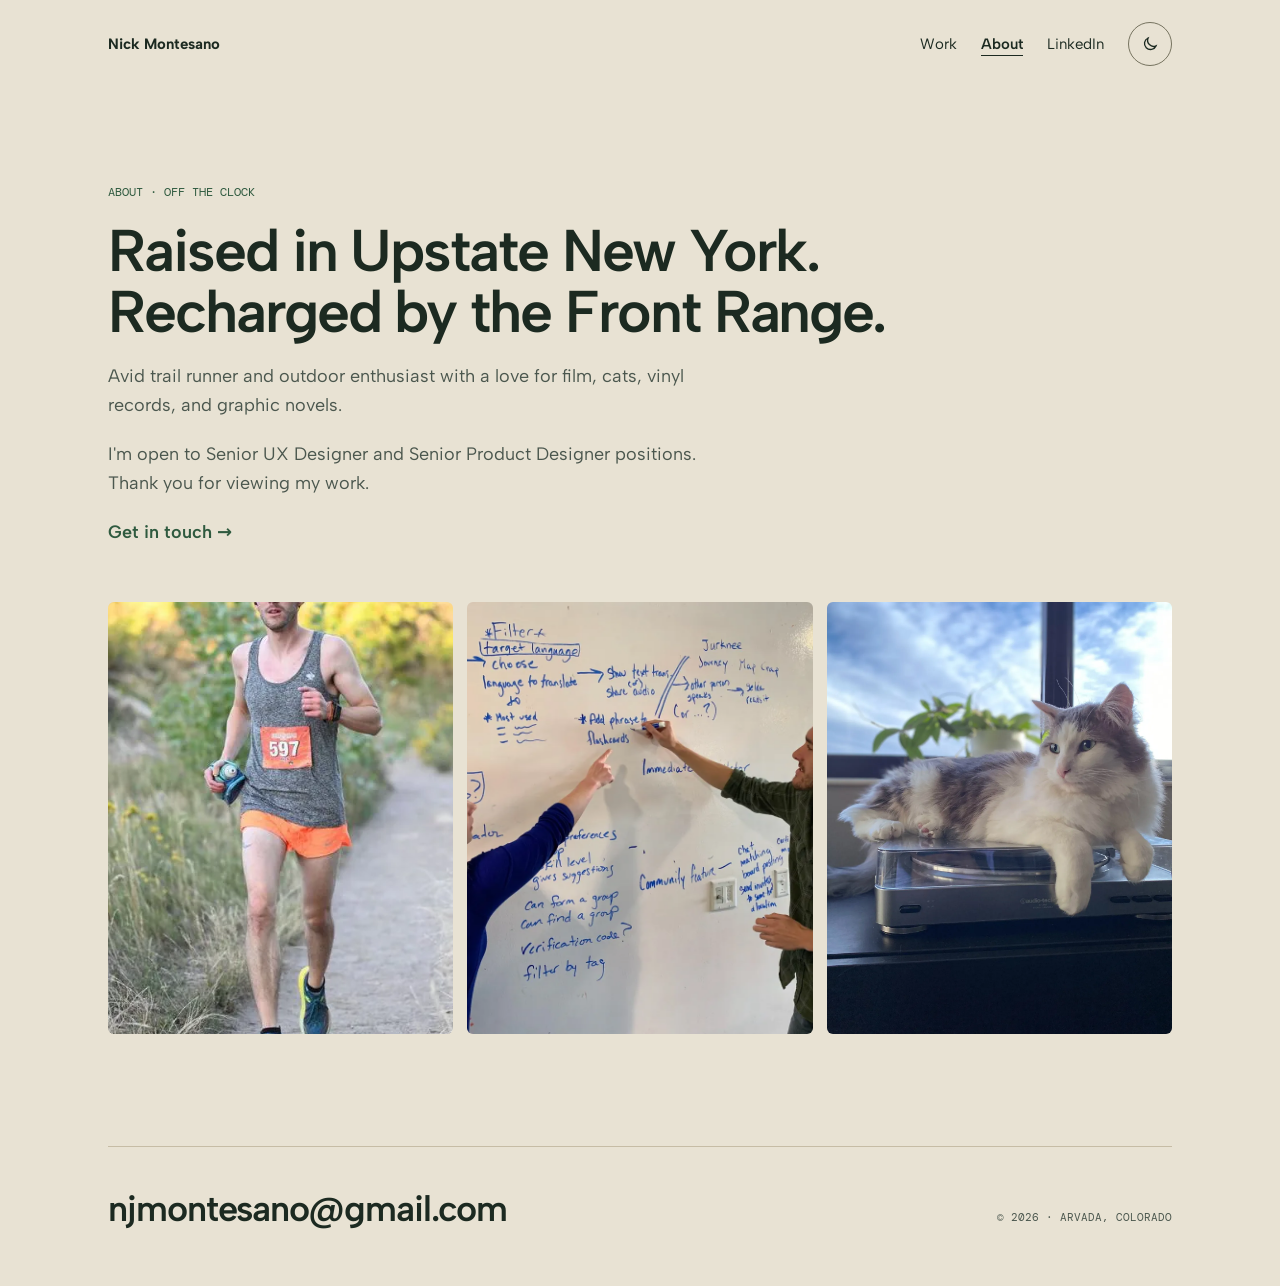
==== about.html @ 4adb637b "Launch V5 portfolio site" ====
<!doctype html>
<html lang="en">
<head>
<meta charset="utf-8">
<meta name="viewport" content="width=device-width, initial-scale=1">
<title>About — Nick Montesano</title>
<meta name="description" content="Nick Montesano, senior product designer in Colorado. Enterprise UX across heavy equipment, healthcare, compliance and advertising.">
<meta property="og:title" content="About — Nick Montesano">
<meta property="og:description" content="Nick Montesano, senior product designer in Colorado. Enterprise UX across heavy equipment, healthcare, compliance and advertising.">
<meta property="og:image" content="https://nickmontesano.com/og.jpg">
<meta property="og:type" content="website">
<meta name="twitter:card" content="summary_large_image">
<link rel="icon" href="/favicon.svg" type="image/svg+xml">
<script>try{var t=localStorage.getItem('theme');if(t)document.documentElement.dataset.theme=t;}catch(e){}</script>
<link rel="preconnect" href="https://fonts.googleapis.com">
<link rel="preconnect" href="https://fonts.gstatic.com" crossorigin>
<link href="https://fonts.googleapis.com/css2?family=Albert+Sans:wght@400;500;600;700&family=DM+Mono:wght@400;500&display=swap" rel="stylesheet">
<link rel="stylesheet" href="/site.css">

<script src="/site.js" defer></script>
</head>
<body>
<a class="skip" href="#main">Skip to content</a>
<div class="wrap">
<header class="top">
<a href="/" class="brand">Nick Montesano</a>
<div class="top-r">
<nav aria-label="Primary"><a href="/">Work</a><a href="/about" aria-current="page">About</a><a href="https://www.linkedin.com/in/nick-montesano">LinkedIn</a></nav>
<button type="button" class="toggle" data-toggle aria-label="Switch to dark mode"><svg aria-hidden="true" viewBox="0 0 24 24" fill="none" stroke="currentColor" stroke-width="1.8" stroke-linecap="round"><path class="i-moon" d="M20 14.5A8 8 0 0 1 9.5 4a8 8 0 1 0 10.5 10.5Z"></path><path class="i-sun" d="M12 4V2 M12 22v-2 M4 12H2 M22 12h-2 M5.6 5.6 4.2 4.2 M19.8 19.8l-1.4-1.4 M5.6 18.4l-1.4 1.4 M19.8 4.2l-1.4 1.4 M12 8a4 4 0 1 0 0 8a4 4 0 1 0 0-8"></path></svg></button>
</div>
</header>
<main id="main">
<section class="intro about">
<span class="mono acc small">ABOUT · OFF THE CLOCK</span>
<h1>Raised in Upstate New York. Recharged by the Front Range.</h1>
<p>Avid trail runner and outdoor enthusiast with a love for film, cats, vinyl records, and graphic novels.</p>
<p>I'm open to Senior UX Designer and Senior Product Designer positions. Thank you for viewing my work.</p>
<p><a class="lnk cta" href="mailto:njmontesano@gmail.com"><span class="ul">Get in touch</span> <span class="arw">→</span></a></p>
</section>
<div class="photos"><figure class="ph-card"><img src="/about-1.webp" width="417" height="701" loading="lazy" decoding="async" alt="Photo of Nick Montesano 1"></figure><figure class="ph-card"><img src="/about-2.webp" width="1200" height="900" loading="lazy" decoding="async" alt="Photo of Nick Montesano 2"></figure><figure class="ph-card"><img src="/about-3.webp" width="1200" height="1600" loading="lazy" decoding="async" alt="Photo of Nick Montesano 3"></figure></div>
</main>
<footer class="foot">
<a href="mailto:njmontesano@gmail.com" class="mail">njmontesano@gmail.com</a>
<span class="mono small">© 2026 · ARVADA, COLORADO</span>
</footer>
</div>
</body>
</html>
---- site.css ----
:root{--bg:#E8E2D3;--surface:#DCD3BF;--media:#CFC5AE;--ink:#1C2A21;--muted:#4B574E;--line:#C6BCA5;--ctrl:#76735F;--accent:#2F5A3F;--tan:#B08A4E;--takeBg:#1C2A21;--takeInk:#E8E2D3;--takeNum:#C9A86E;--fast:150ms;--base:300ms;--out:cubic-bezier(.2,.7,.2,1);color-scheme:light}
@media (prefers-color-scheme:dark){:root:not([data-theme="light"]){--bg:#141C17;--surface:#1F2A23;--media:#2A372E;--ink:#E9E2D0;--muted:#AEB4A5;--line:#2F3B33;--ctrl:#6E7D72;--accent:#A7CBAE;--tan:#C9A86E;--takeBg:#C9A86E;--takeInk:#141C17;--takeNum:#141C17;color-scheme:dark}}
:root[data-theme="dark"]{--bg:#141C17;--surface:#1F2A23;--media:#2A372E;--ink:#E9E2D0;--muted:#AEB4A5;--line:#2F3B33;--ctrl:#6E7D72;--accent:#A7CBAE;--tan:#C9A86E;--takeBg:#C9A86E;--takeInk:#141C17;--takeNum:#141C17;color-scheme:dark}
*{box-sizing:border-box}
html{-webkit-text-size-adjust:100%}
body{margin:0;background:var(--bg);color:var(--ink);font-family:'Albert Sans',system-ui,sans-serif;transition:background-color var(--base) ease,color var(--base) ease}
a{color:inherit}
a:focus-visible,button:focus-visible{outline:2px solid currentColor;outline-offset:3px;border-radius:4px}
img{max-width:100%;height:auto;display:block}
.skip{position:absolute;left:-999px;top:8px;background:var(--ink);color:var(--bg);padding:8px 12px;border-radius:4px;z-index:10}
.skip:focus{left:8px}
.wrap{max-width:1160px;margin:0 auto;padding:0 clamp(16px,4vw,48px)}
.mono{font-family:'DM Mono',monospace}
.small{font-size:12px}
.mut{color:var(--muted)}
.acc{color:var(--accent)}
.lnk{text-decoration:none}
.lnk .arw{display:inline-block;transition:transform var(--fast) var(--out)}
.lnk:hover .arw{transform:translateX(5px)}
.lnk:hover .ul{text-decoration:underline;text-underline-offset:4px}

/* header */
.top{display:flex;flex-wrap:wrap;justify-content:space-between;align-items:center;gap:16px;padding:22px 0;font-size:15px}
.brand{text-decoration:none;font-weight:700}
.top-r{display:flex;flex-wrap:wrap;align-items:center;gap:24px}
.top nav{display:flex;flex-wrap:wrap;gap:24px}
.top nav a{text-decoration:none;padding:10px 0}
.top nav a[aria-current="page"]{text-decoration:underline;text-underline-offset:6px;font-weight:600}
.toggle{width:44px;height:44px;border-radius:50%;border:1px solid var(--ctrl);background:transparent;color:var(--ink);cursor:pointer;display:inline-flex;align-items:center;justify-content:center}
.toggle svg{width:18px;height:18px}
.toggle .i-sun{display:none}
:root[data-theme="dark"] .toggle .i-sun{display:inline}
:root[data-theme="dark"] .toggle .i-moon{display:none}
@media (prefers-color-scheme:dark){:root:not([data-theme]) .toggle .i-sun{display:inline}:root:not([data-theme]) .toggle .i-moon{display:none}}

/* home */
.intro{padding:clamp(48px,8vw,96px) 0 0;display:flex;flex-direction:column;gap:20px}
.intro h1{margin:0;font-weight:600;font-size:clamp(38px,5.4vw,72px);line-height:1;letter-spacing:-.04em;max-width:18ch}
.intro p{margin:0;font-size:18px;line-height:1.6;color:var(--muted);max-width:56ch}
.intro.about h1{font-size:clamp(34px,4.6vw,60px);line-height:1.04;letter-spacing:-.035em;max-width:22ch}
.ridge-svg{display:block;width:100%;height:clamp(56px,8vw,110px);margin-top:20px}
.ridge{stroke-dasharray:1600;stroke-dashoffset:1600;animation:draw 2200ms var(--out) 150ms forwards}
@keyframes draw{to{stroke-dashoffset:0}}
.index{padding:24px 0 clamp(48px,7vw,80px);display:flex;flex-direction:column}
.index h2{margin:0 0 8px;font-weight:500}
.idx-row{display:grid;grid-template-columns:44px minmax(0,1fr) auto;gap:16px;align-items:baseline;padding:14px 0;border-top:1px solid var(--line);transition:padding var(--base) var(--out)}
.idx-row:hover{padding-left:10px}
.idx-row .acc{font-size:13px}
.row-m{display:flex;flex-wrap:wrap;align-items:baseline;gap:4px 16px}
.row-t{font-size:clamp(19px,2vw,24px);font-weight:600;letter-spacing:-.02em}
.row-g{font-size:14px;color:var(--muted)}
.projs{display:flex;flex-direction:column}
.proj{display:flex;flex-wrap:wrap;gap:20px clamp(28px,4vw,56px);align-items:start;padding:clamp(28px,4vw,44px) 0;border-top:1px solid var(--line)}
.thumb-wrap{flex:0 1 340px;min-width:240px;overflow:hidden;border-radius:6px;display:block}
.thumb{aspect-ratio:4/3;background:var(--surface);display:flex;align-items:center;justify-content:center;transition:transform 400ms var(--out);overflow:hidden}
.thumb img{width:100%;height:100%;object-fit:cover}
.proj:hover .thumb{transform:scale(1.03)}
.thumb-phone{transform:scale(.52);transform-origin:center}
.proj-b{flex:1 1 420px;min-width:0;display:flex;flex-direction:column;gap:10px}
.proj-b h2{margin:0;font-weight:600;font-size:clamp(24px,2.6vw,32px);letter-spacing:-.025em;line-height:1.1}
.proj-b p{margin:0;font-size:16px;line-height:1.6}
.proj-b p.mono{font-size:12px}
.cta{align-self:flex-start;font-weight:600;padding:8px 0;color:var(--accent)}
.photos{display:grid;grid-template-columns:repeat(auto-fit,minmax(min(100%,260px),1fr));gap:14px;padding:clamp(32px,5vw,56px) 0 clamp(64px,9vw,112px)}
.ph-card{margin:0;border-radius:6px;overflow:hidden;background:var(--surface);aspect-ratio:4/5}
.ph-card img{width:100%;height:100%;object-fit:cover}

/* case study */
.case-hero{padding:clamp(40px,7vw,88px) 0 28px;display:flex;flex-direction:column;gap:16px}
.case-hero h1{margin:0;font-weight:600;font-size:clamp(40px,6vw,80px);line-height:.98;letter-spacing:-.045em}
.case-hero .sub{margin:0;font-size:clamp(18px,1.7vw,21px);line-height:1.5;color:var(--muted);max-width:52ch}
.eyebrow{font-size:12px;color:var(--accent)}
.fig{margin:8px 0 0;border-radius:6px;overflow:hidden;background:var(--surface)}
.fig.hero{margin:0 0 28px}
.fig img{width:100%}
.take{background:var(--takeBg);color:var(--takeInk);border-radius:6px;padding:clamp(24px,4vw,40px);display:flex;flex-direction:column;gap:22px;margin-bottom:14px}
.take h2{margin:0;font-size:12px;font-weight:500;color:var(--takeNum)}
.take ol{margin:0;padding:0;list-style:none;display:grid;grid-template-columns:repeat(auto-fit,minmax(min(100%,280px),1fr));gap:24px 40px}
.take li{display:flex;flex-direction:column;gap:8px}
.take .num{font-size:36px;font-weight:700;line-height:1;color:var(--takeNum)}
.tk-t{font-size:20px;line-height:1.38;font-weight:600}
.tk-d{font-size:16px;line-height:1.55;opacity:.9}
.case-grid{display:flex;flex-wrap:wrap;gap:40px clamp(40px,6vw,80px);padding:clamp(48px,7vw,88px) 0}
.glance{flex:1 1 240px;max-width:300px;display:flex;flex-direction:column;gap:14px;font-size:15px;line-height:1.5;align-self:flex-start}
@media (min-width:900px){.glance{position:sticky;top:24px}}
.glance h2{margin:0;font-size:12px;font-weight:500;color:var(--muted)}
.glance .g,.glance>div{padding-top:12px;border-top:1px solid var(--line)}
.glance .lab{display:block;font-size:11px;color:var(--muted)}
.glance ul{margin:4px 0 0;padding-left:18px;display:flex;flex-direction:column;gap:2px}
.prose{flex:999 1 560px;min-width:0;display:flex;flex-direction:column;gap:16px;font-size:17px;line-height:1.65}
.prose h2{margin:36px 0 0;font-weight:600;font-size:clamp(24px,2.6vw,32px);letter-spacing:-.03em;line-height:1.12}
.prose h2:first-child{margin-top:0}
.prose p{margin:0;max-width:62ch}
.prose .lead-in{font-weight:600;font-size:19px;margin-top:8px}
.prose ul{margin:0;padding-left:20px;display:flex;flex-direction:column;gap:8px;max-width:62ch}
.prose blockquote{margin:12px 0;padding:4px 0 4px 20px;border-left:3px solid var(--tan);font-size:clamp(20px,2vw,24px);line-height:1.4;font-weight:500}
.prose blockquote p{margin:0}
.prose blockquote cite{display:block;margin-top:10px;font-style:normal;font-size:14px;color:var(--muted)}
.prose.v5{gap:clamp(48px,6vw,72px)}
.prose.v5 h2{margin:0}
.prose.v5 article{display:flex;flex-direction:column;gap:14px}
.block{padding:clamp(48px,7vw,80px) 0;border-top:2px solid var(--ink);display:flex;flex-direction:column;gap:20px}
.block.thin{border-top:1px solid var(--line)}
.block ul{font-size:17px;line-height:1.6}
.sec-t,#c-out{margin:0;font-weight:600;font-size:32px;letter-spacing:-.03em}
.tbl{overflow-x:auto;border:1px solid var(--line);border-radius:6px}
.tbl table{width:100%;min-width:560px;border-collapse:collapse;font-size:16px;line-height:1.5}
.tbl th{text-align:left;font-size:12px;color:var(--muted);padding:12px 16px;font-weight:500}
.tbl td{padding:14px 16px;border-top:1px solid var(--line)}
.tbl .ov{font-size:24px;font-weight:600;letter-spacing:-.03em;white-space:nowrap}
.tbl .oc{font-size:12px;color:var(--accent)}
.lrn{display:grid;grid-template-columns:repeat(auto-fit,minmax(min(100%,260px),1fr));gap:8px 32px;padding:18px 0;border-top:1px solid var(--line)}
.lrn-t{margin:0;font-size:20px;line-height:1.35;font-weight:600}
.lrn-d{margin:0;font-size:16px;line-height:1.6;color:var(--muted)}
.next{display:flex;flex-wrap:wrap;justify-content:space-between;align-items:baseline;gap:16px;padding:40px 0 56px;border-top:2px solid var(--ink)}
.next>span:first-child{display:flex;flex-direction:column;gap:6px}
.next-t{font-size:clamp(28px,4vw,48px);font-weight:600;letter-spacing:-.04em}
.next .arw{font-size:32px}

/* footer */
.foot{padding:40px 0 56px;border-top:1px solid var(--line);display:flex;flex-wrap:wrap;justify-content:space-between;align-items:baseline;gap:20px}
.mail{font-size:clamp(22px,3vw,36px);font-weight:600;letter-spacing:-.03em;text-decoration:none;overflow-wrap:anywhere}
.foot .small{font-size:11px;color:var(--muted)}

@supports (animation-timeline:view()){
.rise{animation:up linear both;animation-timeline:view();animation-range:entry 0% entry 40%}
@keyframes up{from{opacity:0;transform:translateY(14px)}to{opacity:1;transform:none}}
}
@media (prefers-reduced-motion:reduce){*,*::before,*::after{animation:none!important;transition:none!important}.ridge{stroke-dashoffset:0}}
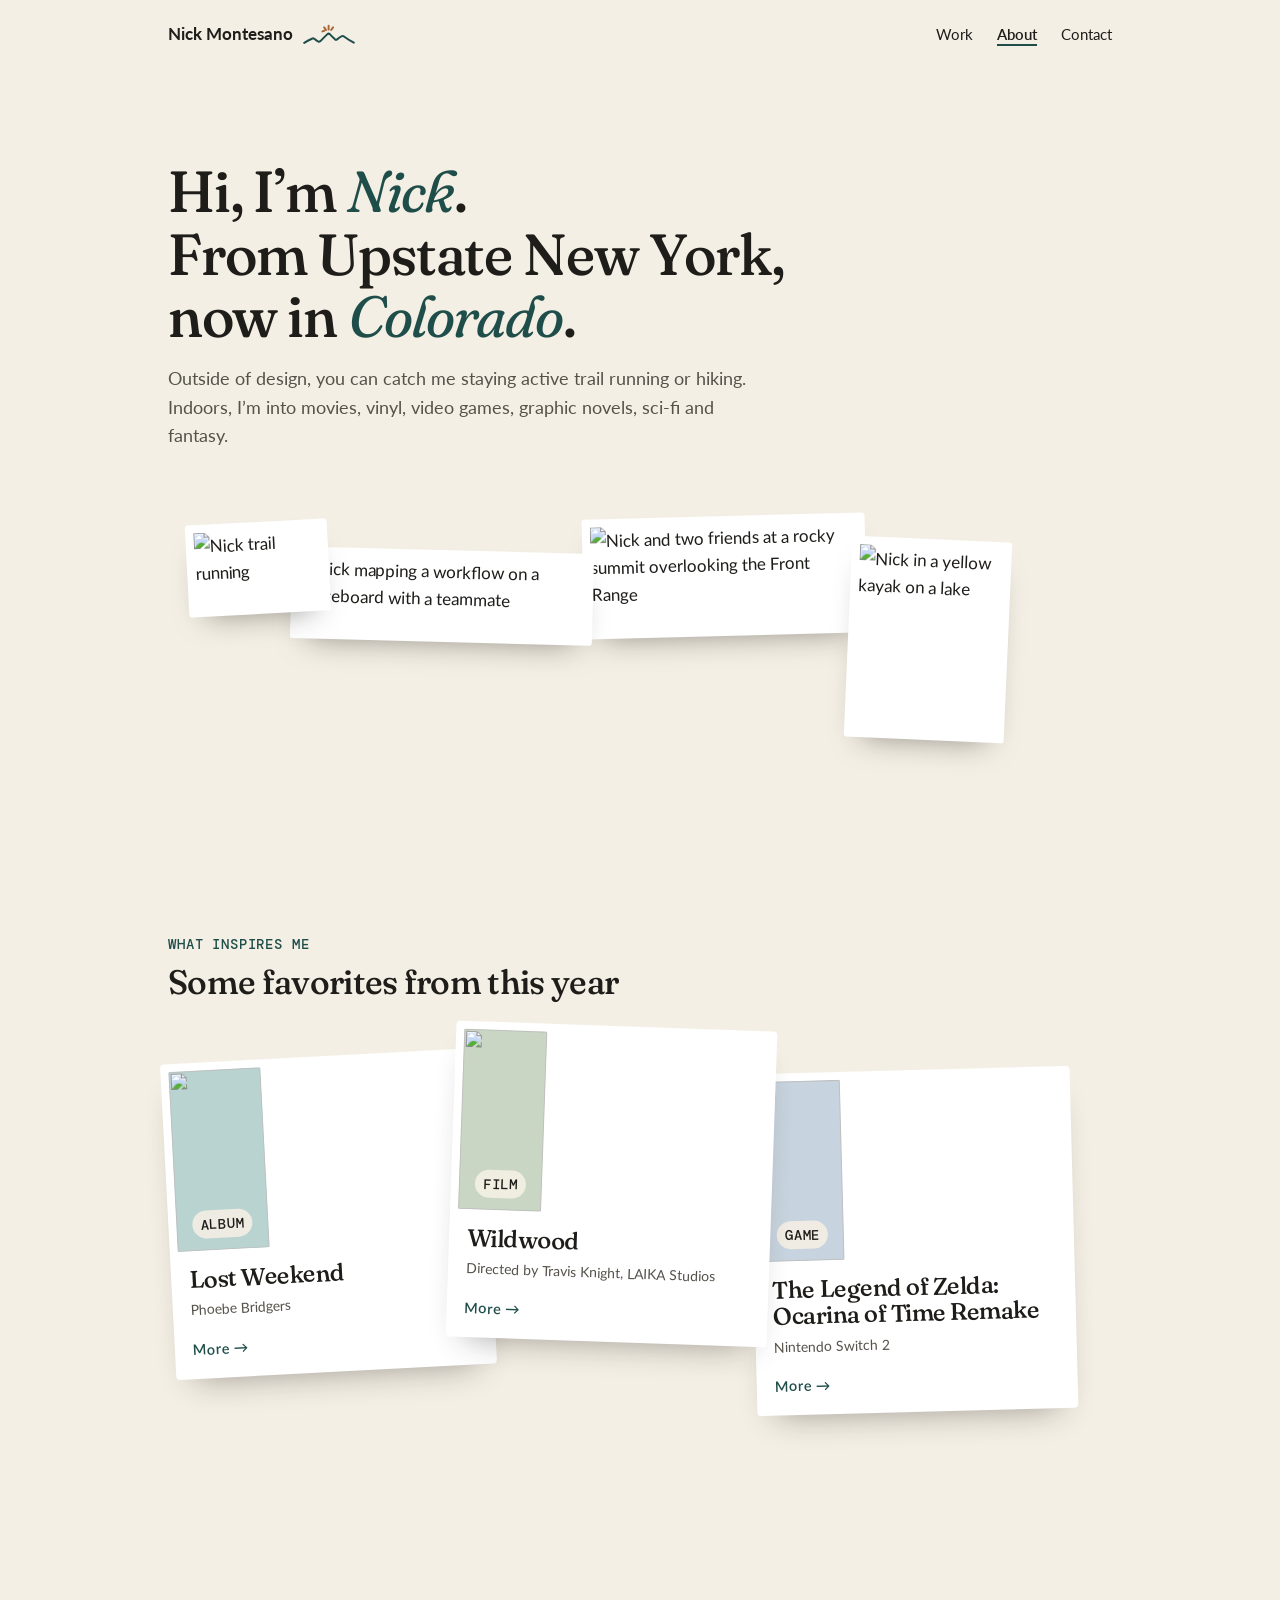
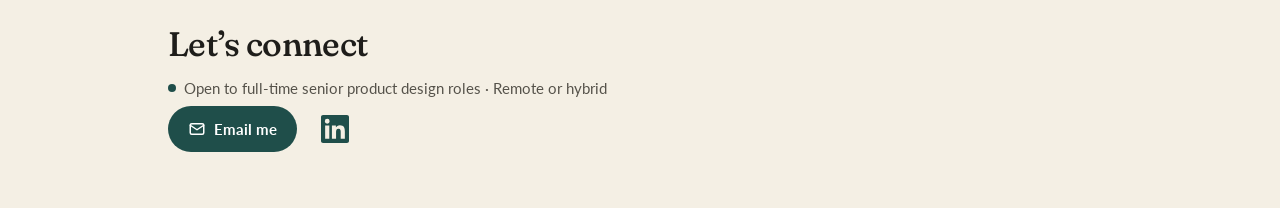
==== commit 5f42ae9c: "Add files via upload" ====
--- a/about.html
+++ b/about.html
@@ -1,48 +1,113 @@
-<!doctype html>
+<!DOCTYPE html>
 <html lang="en">
 <head>
 <meta charset="utf-8">
 <meta name="viewport" content="width=device-width, initial-scale=1">
-<title>About — Nick Montesano</title>
-<meta name="description" content="Nick Montesano, senior product designer in Colorado. Enterprise UX across heavy equipment, healthcare, compliance and advertising.">
-<meta property="og:title" content="About — Nick Montesano">
-<meta property="og:description" content="Nick Montesano, senior product designer in Colorado. Enterprise UX across heavy equipment, healthcare, compliance and advertising.">
-<meta property="og:image" content="https://nickmontesano.com/og.jpg">
-<meta property="og:type" content="website">
+<title>About · Nick Montesano</title>
+<meta name="description" content="Senior Product Designer · enterprise UX, design systems, user research and AI-assisted prototyping">
+<link rel="preconnect" href="https://fonts.googleapis.com"><link rel="preconnect" href="https://fonts.gstatic.com" crossorigin>
+<link href="https://fonts.googleapis.com/css2?family=Lato:ital,wght@0,300;0,400;0,700;0,900;1,400&family=DM+Mono:wght@400;500&family=Fraunces:ital,opsz,wght@0,9..144,400..600;1,9..144,400..600&display=swap" rel="stylesheet">
+<link rel="stylesheet" href="styles.css"><link rel="stylesheet" href="v12.css">
+<link rel="icon" href="favicon.svg" type="image/svg+xml">
+<style>.page-about .collage .c2{z-index:5!important}.pick-text.bullets{display:block}.pick-text.bullets .b{display:block;position:relative;padding-left:16px;margin:6px 0 0}.pick-text.bullets .b::before{content:"";position:absolute;left:2px;top:.62em;width:5px;height:5px;border-radius:50%;background:var(--accent)}</style>
+<meta property="og:title" content="About · Nick Montesano">
+<meta property="og:description" content="Senior Product Designer · enterprise UX, design systems, user research and AI-assisted prototyping">
+<meta property="og:image" content="https://nickmontesano.com/og.png">
 <meta name="twitter:card" content="summary_large_image">
-<link rel="icon" href="/favicon.svg" type="image/svg+xml">
-<script>try{var t=localStorage.getItem('theme');if(t)document.documentElement.dataset.theme=t;}catch(e){}</script>
-<link rel="preconnect" href="https://fonts.googleapis.com">
-<link rel="preconnect" href="https://fonts.gstatic.com" crossorigin>
-<link href="https://fonts.googleapis.com/css2?family=Albert+Sans:wght@400;500;600;700&family=DM+Mono:wght@400;500&display=swap" rel="stylesheet">
-<link rel="stylesheet" href="/site.css">
-
-<script src="/site.js" defer></script>
+<script defer src="/_vercel/insights/script.js"></script>
 </head>
-<body>
+<body class="page-about">
 <a class="skip" href="#main">Skip to content</a>
-<div class="wrap">
-<header class="top">
-<a href="/" class="brand">Nick Montesano</a>
-<div class="top-r">
-<nav aria-label="Primary"><a href="/">Work</a><a href="/about" aria-current="page">About</a><a href="https://www.linkedin.com/in/nick-montesano">LinkedIn</a></nav>
-<button type="button" class="toggle" data-toggle aria-label="Switch to dark mode"><svg aria-hidden="true" viewBox="0 0 24 24" fill="none" stroke="currentColor" stroke-width="1.8" stroke-linecap="round"><path class="i-moon" d="M20 14.5A8 8 0 0 1 9.5 4a8 8 0 1 0 10.5 10.5Z"></path><path class="i-sun" d="M12 4V2 M12 22v-2 M4 12H2 M22 12h-2 M5.6 5.6 4.2 4.2 M19.8 19.8l-1.4-1.4 M5.6 18.4l-1.4 1.4 M19.8 4.2l-1.4 1.4 M12 8a4 4 0 1 0 0 8a4 4 0 1 0 0-8"></path></svg></button>
+<div class="top">
+<header class="wrap site-head">
+  <a class="name" href="index.html"><svg class="mark" viewBox="-4 -36 268 98" aria-hidden="true"><path class="r" d="M2 56 Q24 43 42 35 Q48 31 54 35 Q65 45 75 50 Q80 52 86 47 Q105 27 122 11 Q128 6 134 11 Q149 27 161 38 Q166 42 172 38 Q185 28 196 22 Q201 19 207 23 Q232 41 258 55"/><path class="s" d="M128 -32 L128 -13 M105 -24 L115 -10 M151 -24 L141 -10 M96 -3 L106 -6"/></svg>Nick Montesano</a>
+  <nav aria-label="Primary"><a href="index.html">Work</a><a href="about.html" aria-current="page">About</a><a href="contact.html">Contact</a></nav>
+</header>
+<section class="wrap about-hero">
+  <h1 style="max-width:none">Hi, I&#8217;m <span style="font-style:italic;font-weight:400;color:var(--accent)">Nick</span>.<span style="display:block"><span style="white-space:nowrap">From Upstate New York,</span> <span style="white-space:nowrap">now in <span style="font-style:italic;font-weight:400;color:var(--accent)">Colorado</span>.</span></span></h1>
+  <p>Outside of design, you can catch me staying active trail running or hiking. Indoors, I&#8217;m into movies, vinyl, video games, graphic novels, sci-fi and fantasy.</p>
+</section>
 </div>
-</header>
-<main id="main">
-<section class="intro about">
-<span class="mono acc small">ABOUT · OFF THE CLOCK</span>
-<h1>Raised in Upstate New York. Recharged by the Front Range.</h1>
-<p>Avid trail runner and outdoor enthusiast with a love for film, cats, vinyl records, and graphic novels.</p>
-<p>I'm open to Senior UX Designer and Senior Product Designer positions. Thank you for viewing my work.</p>
-<p><a class="lnk cta" href="mailto:njmontesano@gmail.com"><span class="ul">Get in touch</span> <span class="arw">→</span></a></p>
-</section>
-<div class="photos"><figure class="ph-card"><img src="/about-1.webp" width="417" height="701" loading="lazy" decoding="async" alt="Photo of Nick Montesano 1"></figure><figure class="ph-card"><img src="/about-2.webp" width="1200" height="900" loading="lazy" decoding="async" alt="Photo of Nick Montesano 2"></figure><figure class="ph-card"><img src="/about-3.webp" width="1200" height="1600" loading="lazy" decoding="async" alt="Photo of Nick Montesano 3"></figure></div>
+<main id="main" class="wrap">
+  <div class="collage" aria-label="Photos">
+    <img class="c2" src="img/me-01.webp" alt="Nick trail running">
+    <img class="c1" src="img/me-02.webp" alt="Nick mapping a workflow on a whiteboard with a teammate">
+    <img class="c3" src="img/me-hike.webp" alt="Nick and two friends at a rocky summit overlooking the Front Range">
+    <img class="c4" src="img/me-kayak.webp" alt="Nick in a yellow kayak on a lake">
+  </div>
+  <div class="rule-top rule-flush">
+    <span class="mono">What inspires me</span>
+    <h2 style="margin-bottom:24px">Some favorites from this year</h2>
+    <div class="picks" id="picks"></div>
+  </div>
+  <div class="rule-top rule-flush" style="display:none" aria-hidden="true"><!-- Hidden for now. Remove display:none to bring back. -->
+    <span class="mono">Currently</span>
+    <h2 style="margin-bottom:24px">What I&#8217;m reading, where I&#8217;ve hiked and raced</h2>
+    <div class="picks static" id="now"></div>
+  </div>
 </main>
-<footer class="foot">
-<a href="mailto:njmontesano@gmail.com" class="mail">njmontesano@gmail.com</a>
-<span class="mono small">© 2026 · ARVADA, COLORADO</span>
+<script src="now.js"></script>
+<script>
+(function () {
+  function el(t, c, x) { var e = document.createElement(t); if (c) e.className = c; if (x != null) e.textContent = x; return e; }
+  var d = window.NOW || {};
+  function build(wrap, list, label, interactive) {
+    list.forEach(function (p, n) {
+      var b = interactive ? el("button", "pick p" + (n + 1)) : el(p.href ? "a" : "div", "pick p" + (n + 1));
+      if (!interactive && p.href) { b.href = p.href; b.target = "_blank"; b.rel = "noopener"; b.style.textDecoration = "none"; b.style.color = "inherit"; }
+      if (interactive) { b.type = "button"; b.setAttribute("aria-expanded", "false"); }
+      b.style.setProperty("--tint", p.tint || "#DDD5C4");
+      var art = el("span", "pick-art"); art.setAttribute("aria-hidden", "true");
+      if (p.route) art.innerHTML = '<svg class="route" viewBox="0 0 100 100" fill="none"><path d="' + p.route.replace(/[^MCSLQZz0-9 ,.\-]/g, "") + '" stroke="#1F4E4A" stroke-width="3" stroke-linecap="round" stroke-linejoin="round"/></svg>';
+      if (p.img) { var im = el("img", "pick-img"); im.src = p.img; im.alt = ""; im.loading = "lazy"; if (p.pos) im.style.objectPosition = p.pos; art.appendChild(im); art.classList.add("has-img"); }
+      art.appendChild(el("span", "mono", p.kind));
+      if (p.sample) art.appendChild(el("span", "sample", "Sample"));
+      b.appendChild(art);
+      var body = el("span", "pick-body");
+      body.appendChild(el("span", "pick-title", p.title));
+      body.appendChild(el("span", "pick-meta", p.meta));
+      var more = el("span", "pick-more");
+      more.appendChild(el("span", "mono", label));
+      if (Array.isArray(p.why)) { var pt = el("span", "pick-text bullets"); p.why.forEach(function (w) { pt.appendChild(el("span", "b", w)); }); more.appendChild(pt); }
+      else more.appendChild(el("span", "pick-text", p.why));
+      if (interactive) { body.appendChild(more); body.appendChild(el("span", "pick-cta", "More →")); }
+      b.appendChild(body);
+      if (interactive) b.addEventListener("click", function () {
+        var open = b.getAttribute("aria-expanded") === "true";
+        wrap.querySelectorAll(".pick").forEach(function (x) { x.setAttribute("aria-expanded", "false"); });
+        b.setAttribute("aria-expanded", open ? "false" : "true");
+        wrap.classList.toggle("has-open", !open);
+      });
+      wrap.appendChild(b);
+    });
+  }
+  build(document.getElementById("picks"), d.picks || [], "More", true);
+  document.addEventListener("click", function (e) {
+    var w = document.getElementById("picks");
+    if (!w || e.target.closest("#picks .pick")) return;
+    w.querySelectorAll(".pick").forEach(function (x) { x.setAttribute("aria-expanded", "false"); });
+    w.classList.remove("has-open");
+  });
+  document.addEventListener("keydown", function (e) {
+    if (e.key !== "Escape") return;
+    var w = document.getElementById("picks");
+    w.querySelectorAll(".pick").forEach(function (x) { x.setAttribute("aria-expanded", "false"); });
+    w.classList.remove("has-open");
+  });
+  build(document.getElementById("now"), d.current || [], "", false);
+})();
+</script>
+<footer class="wrap site-foot rule-top">
+  <div class="connect">
+    <h2>Let&#8217;s connect</h2>
+    <p class="avail"><span class="dot" aria-hidden="true"></span>Open to full-time senior product design roles · Remote or hybrid</p>
+    <div class="connect-links">
+      <a class="mail-btn" href="mailto:njmontesano@gmail.com"><svg viewBox="0 0 24 24" width="18" height="18" aria-hidden="true" fill="none" stroke="currentColor" stroke-width="2" stroke-linecap="round" stroke-linejoin="round"><rect x="3" y="5" width="18" height="14" rx="2"/><path d="m3 7 9 6 9-6"/></svg>Email me</a>
+      <a class="li" href="https://www.linkedin.com/in/nick-montesano" target="_blank" rel="noopener" aria-label="LinkedIn"><svg viewBox="0 0 24 24" width="28" height="28" aria-hidden="true" fill="currentColor"><path d="M20.447 20.452h-3.554v-5.569c0-1.328-.027-3.037-1.852-3.037-1.853 0-2.136 1.445-2.136 2.939v5.667H9.351V9h3.414v1.561h.046c.477-.9 1.637-1.85 3.37-1.85 3.601 0 4.267 2.37 4.267 5.455v6.286zM5.337 7.433a2.063 2.063 0 1 1 0-4.126 2.063 2.063 0 0 1 0 4.126zm1.782 13.019H3.555V9h3.564v11.452zM22.225 0H1.771C.792 0 0 .774 0 1.729v20.542C0 23.227.792 24 1.771 24h20.451C23.2 24 24 23.227 24 22.271V1.729C24 .774 23.2 0 22.222 0h.003z"/></svg></a>
+      <a class="dl" data-pdf download hidden>Download résumé <span aria-hidden="true">↓</span></a>
+    </div>
+  </div>
 </footer>
-</div>
+<script src="projects.js"></script>
 </body>
 </html>
--- a/styles.css
+++ b/styles.css
@@ -0,0 +1,439 @@
+/* Portfolio v7 · tokens */
+:root{
+  --bg:#F4EFE4;--surface:#EAE3D4;--ink:#1E1D1A;--muted:#55524A;--line:#D3CBB9;--accent:#1F4E4A;
+  --sheet:#FFFFFF;--sheetLine:#E6E0D3;--sheetSurface:#F7F3EA;
+  --sans:"Lato",system-ui,sans-serif;--mono:"DM Mono",ui-monospace,monospace;
+  --pad:clamp(16px,4vw,48px);--section:clamp(56px,7vw,88px);--sheetPad:clamp(24px,5vw,64px);
+  --r:8px;--out:cubic-bezier(.2,.7,.2,1);
+}
+*{box-sizing:border-box}
+body{margin:0;background:var(--bg);color:var(--ink);font:400 17px/1.6 var(--sans);-webkit-font-smoothing:antialiased}
+img{max-width:100%;height:auto;display:block}
+a{color:inherit;text-underline-offset:4px}
+a:hover{color:var(--accent)}
+:focus-visible{outline:3px solid var(--accent);outline-offset:3px;border-radius:4px}
+.skip{position:absolute;left:16px;top:-80px;z-index:10;background:var(--ink);color:var(--bg);padding:10px 14px;border-radius:4px}
+.skip:focus{top:16px}
+.wrap{max-width:1040px;margin:0 auto;padding:0 var(--pad)}
+.mono{font:500 14px/1.45 var(--mono);text-transform:uppercase;letter-spacing:.06em;color:var(--accent)}
+.muted{color:var(--muted)}
+p,li{max-width:62ch}
+h1{font-size:clamp(40px,6vw,72px);font-weight:600;letter-spacing:-.045em;line-height:1.04;margin:12px 0 18px}
+h2{font-size:clamp(26px,2.8vw,36px);font-weight:600;letter-spacing:-.03em;line-height:1.15;margin:6px 0 14px}
+h3{font-weight:600;letter-spacing:-.02em;margin:0}
+.rule-top{position:relative;padding-top:clamp(40px,6vw,64px)}
+.rule-top::before{content:"";position:absolute;top:0;left:var(--pad);right:var(--pad);border-top:2px solid var(--ink)}
+
+/* Header, hero texture, footer */
+.top{position:relative;isolation:isolate}
+.top::before{content:"";position:absolute;inset:0;z-index:-1;background:url(img/texture.webp) center 30%/cover no-repeat;opacity:.42;
+  -webkit-mask-image:linear-gradient(#000 40%,transparent);mask-image:linear-gradient(#000 40%,transparent)}
+.site-head{display:flex;justify-content:space-between;align-items:center;gap:16px;flex-wrap:wrap;padding-top:24px;padding-bottom:24px;font-size:15px}
+.site-head .name{font-weight:700;text-decoration:none;font-size:17px}
+.site-head nav{display:flex;gap:24px;flex-wrap:wrap}
+.site-head nav a{text-decoration:none}
+.site-head nav a[aria-current]{text-decoration:underline;text-decoration-thickness:2px;text-decoration-color:var(--accent);font-weight:600}
+.site-foot{display:flex;justify-content:space-between;align-items:baseline;gap:20px;flex-wrap:wrap;padding-bottom:56px;margin-top:var(--section)}
+.big-mail{font-size:clamp(24px,3vw,36px);font-weight:600;letter-spacing:-.03em;text-decoration:none}
+
+/* Tags + links */
+.tags{display:flex;flex-wrap:wrap;gap:6px;list-style:none;padding:0;margin:0}
+.tags li{font:500 14px/1 var(--mono);letter-spacing:.06em;text-transform:uppercase;color:var(--accent);border:1px solid var(--line);border-radius:99px;padding:6px 10px;background:rgba(255,255,255,.35)}
+.lnk{align-self:flex-start;font-weight:600;text-decoration:none;color:var(--accent)}
+.lnk .ul{text-decoration:underline;text-decoration-thickness:1px;text-underline-offset:4px}
+.lnk:hover .ul{text-decoration-thickness:2px}
+.arw{display:inline-block}
+
+/* Images: one frame style everywhere */
+.frame{border:1px solid var(--line);border-radius:var(--r);overflow:hidden;background:var(--sheet)}
+.frame img{width:100%;height:100%;object-fit:cover;object-position:top}
+.ratio{aspect-ratio:16/10}
+
+/* Home */
+.home-hero{padding-top:clamp(40px,7vw,88px);padding-bottom:clamp(56px,8vw,96px)}
+.home-hero h1{max-width:17ch;margin-top:0}
+.home-hero p{margin:0;font-size:19px;color:var(--muted);max-width:54ch}
+.acc{color:var(--accent)}
+.sec-title{display:flex;justify-content:space-between;align-items:baseline;margin-bottom:8px}
+.proj{display:grid;grid-template-columns:minmax(0,1.05fr) minmax(0,1fr);gap:clamp(20px,4vw,48px);align-items:center;padding:clamp(28px,4vw,40px) 0;border-top:1px solid var(--line)}
+.proj-body{display:flex;flex-direction:column;gap:10px}
+.proj-body h3{font-size:clamp(24px,2.6vw,30px);line-height:1.12}
+.proj-body h3 a{text-decoration:none}
+.proj-body p{margin:0;font-size:16px}
+.facts{color:var(--muted)!important}
+.more{display:grid;grid-template-columns:repeat(auto-fit,minmax(min(100%,280px),1fr));gap:16px}
+.mini{background:var(--surface);border-radius:var(--r);padding:16px 16px 20px;display:flex;flex-direction:column;gap:10px}
+.mini h3{font-size:21px}
+.mini p{margin:0;font-size:15.5px}
+.mini .out{margin-top:auto;border-top:1px solid var(--line);padding-top:10px;font-size:15px}
+.mini ul.hl{margin:0;padding-left:18px;font-size:15px}
+.mini ul.hl li{margin:2px 0}
+@media (max-width:760px){.proj{grid-template-columns:1fr}}
+
+/* Phone thumbnail panel (Offline) */
+.phone-panel{background:var(--surface);display:flex;align-items:center;justify-content:center;gap:4%;overflow:hidden}
+.phone-panel .phone{zoom:.62}
+
+/* Case study */
+.back{display:inline-block;font-weight:500;text-decoration:none;margin-bottom:18px}
+.hero{padding-top:clamp(16px,3vw,32px);padding-bottom:calc(40px + 48px)}
+.hero .sub{font-size:clamp(19px,2vw,22px);line-height:1.45;color:var(--muted);margin:0 0 20px;max-width:50ch}
+.sheet-outer{padding:0 var(--pad)}
+.sheet{background:var(--sheet);border:1px solid var(--sheetLine);border-radius:16px;max-width:1120px;margin:0 auto;padding:var(--sheetPad)}
+.hero-img{margin:calc(-1 * var(--sheetPad) - 88px) 0 var(--section)}
+.hero-img .frame{border-color:var(--sheetLine)}
+.inner{max-width:880px;margin:0 auto var(--section)}
+.inner:last-child{margin-bottom:0}
+.sec-label{border-top:2px solid var(--ink);padding-top:14px;margin:0 0 6px}
+.lead{font-size:18px}
+.cards{display:grid;grid-template-columns:repeat(auto-fit,minmax(min(100%,190px),1fr));gap:10px}
+.card{background:var(--sheetSurface);border-radius:var(--r);padding:18px}
+.card .mono{display:block;margin-bottom:6px}
+.card p{margin:0;font-size:15.5px;line-height:1.5}
+.cards.two{grid-template-columns:repeat(auto-fit,minmax(min(100%,260px),1fr))}
+.stats{display:grid;grid-template-columns:repeat(auto-fit,minmax(min(100%,190px),1fr));gap:10px}
+.stat{background:var(--sheetSurface);border-radius:var(--r);padding:18px 20px}
+.stat .v{font-size:44px;font-weight:600;letter-spacing:-.04em;line-height:1.05}
+.stat .what{font-size:15px;margin:6px 0 12px;line-height:1.45}
+.stat .how{font:500 14px/1.5 var(--mono);letter-spacing:.05em;text-transform:uppercase;color:var(--accent);border-top:1px solid var(--sheetLine);padding-top:10px;margin:0}
+.honest{font-size:14.5px;color:var(--muted);margin:12px 0 0}
+blockquote{margin:20px 0;padding:2px 0 2px 18px;border-left:2px solid var(--accent);font-size:19px;line-height:1.45;max-width:58ch}
+blockquote cite{display:block;font:500 14px/1.4 var(--mono);letter-spacing:.06em;text-transform:uppercase;color:var(--muted);font-style:normal;margin-top:8px}
+figure{margin:20px 0 0}
+.shot{border:1px solid var(--sheetLine);border-radius:var(--r)}
+figcaption{font-size:14px;color:var(--muted);margin-top:8px}
+.figs2{display:grid;grid-template-columns:repeat(auto-fit,minmax(min(100%,320px),1fr));gap:16px}
+.diff ol{padding-left:20px;margin:0}.diff li{margin-bottom:10px}
+.next a{text-decoration:none;display:block}
+.next .t{font-size:clamp(26px,3vw,38px);font-weight:600;letter-spacing:-.03em}
+.next a:hover .t{color:var(--accent)}
+.note{font-size:14.5px;color:var(--muted);margin:14px 0 0}
+
+/* Coded phone mockups */
+.phones{background:var(--sheetSurface);border:1px solid var(--sheetLine);border-radius:var(--r);padding:clamp(20px,4vw,40px);display:flex;gap:clamp(14px,3vw,32px);justify-content:center;flex-wrap:wrap}
+.phone{width:236px;border:8px solid #1E1D1A;border-radius:34px;background:#fff;overflow:hidden;font:400 14px/1.35 var(--sans);color:#1E1D1A}
+.phone .status{display:flex;justify-content:space-between;padding:8px 16px 4px;font-weight:600;font-size:14px}
+.phone .bar{padding:6px 14px 10px;font-weight:700;font-size:15px}
+.phone .off{background:#3a3a3a;color:#fff;padding:6px 14px;font-size:14px;font-weight:500}
+.phone .body{padding:12px 12px 14px;min-height:330px;background:#F5F5F3}
+.phone .big{background:#fff;border:1px solid #E2E0DA;border-radius:10px;padding:16px 12px;margin-bottom:8px;font-weight:600;font-size:14px;display:flex;gap:10px;align-items:center}
+.phone .ico{width:26px;height:26px;border-radius:7px;background:#F2C230;flex:none}
+.phone .ico.g{background:#E2E0DA}
+.phone .info{background:#E7EEF7;border-radius:8px;padding:8px 10px;font-size:14px;margin:8px 0}
+.phone .seg{display:flex;background:#E9E7E1;border-radius:7px;padding:2px;margin-bottom:8px}
+.phone .seg span{flex:1;text-align:center;padding:4px;border-radius:5px;font-size:14px;font-weight:600}
+.phone .seg .on{background:#fff}
+.phone .row{background:#fff;border:1px solid #E2E0DA;border-radius:8px;padding:8px 10px;margin-bottom:6px}
+.phone .row b{display:block;font-size:14px}
+.phone .row small{color:#66625A;font-size:14px}
+.phone .chip{display:inline-block;font-size:14px;font-weight:600;padding:2px 6px;border-radius:99px;background:#FFF2CC;color:#6B4E00;margin-top:4px}
+.phone .h{font-weight:700;font-size:14px;text-transform:uppercase;letter-spacing:.04em;color:#66625A;margin:10px 2px 6px}
+.phone .nav{display:flex;justify-content:space-around;border-top:1px solid #E2E0DA;padding:8px 0 10px;font-size:14px;font-weight:600;color:#66625A}
+.phone .nav .on{color:#1E1D1A}
+.phone .search{background:#fff;border:1px solid #E2E0DA;border-radius:7px;padding:6px 8px;color:#8a867c;font-size:14px;margin-bottom:8px;display:flex;justify-content:space-between}
+.phone-cap{text-align:center;font-size:14px;color:var(--muted);margin:10px 0 0}
+
+/* About */
+.about-hero{padding:clamp(40px,7vw,80px) 0 clamp(28px,4vw,40px)}
+.about-hero h1{font-size:clamp(34px,4.6vw,58px);margin:12px 0 16px;max-width:20ch}
+.about-hero p{margin:0 0 12px;font-size:18px;color:var(--muted);max-width:58ch}
+.photos{display:grid;grid-template-columns:repeat(3,1fr);gap:12px;margin:8px 0 clamp(48px,7vw,72px)}
+.photos .frame{aspect-ratio:4/5}
+.photos img{object-position:center}
+.now{margin:0;padding:0;list-style:none;display:grid;grid-template-columns:repeat(auto-fit,minmax(min(100%,300px),1fr));gap:12px}
+.now-card{background:var(--surface);border-radius:var(--r)}
+.now-card a,.now-card>div{display:flex;gap:16px;padding:16px;text-decoration:none;height:100%}
+.now-card .media{flex:0 0 88px;height:88px;border-radius:4px;background:#DDD5C4;display:flex;align-items:center;justify-content:center;overflow:hidden}
+.now-card .media.tall{flex-basis:66px;height:100px}
+.now-card .media img{width:100%;height:100%;object-fit:cover}
+.now-card .media .mono{font-size:14px;letter-spacing:.03em;text-align:center;padding:4px;overflow-wrap:anywhere;color:var(--muted)}
+.now-card .txt{flex:1;min-width:0;display:flex;flex-direction:column;gap:4px}
+.now-card .t{font-size:17px;font-weight:600;line-height:1.25}
+.now-card .m{font-size:14px;color:var(--muted)}
+.now-card .src{margin-top:auto;padding-top:6px;color:var(--muted)}
+.sample{font:500 14px/1 var(--mono);letter-spacing:.06em;color:var(--muted);border:1px dashed var(--line);border-radius:99px;padding:3px 6px;margin-left:6px}
+
+/* Résumé */
+.resume h2.rh{font:600 14px/1.4 var(--mono);text-transform:uppercase;letter-spacing:.08em;color:var(--accent);border-bottom:2px solid var(--accent);padding-bottom:6px;margin:40px 0 16px}
+.resume .job{margin-bottom:22px}
+.resume .job h3{font-size:19px}
+.resume .meta{font-size:15px;color:var(--muted);margin:2px 0 6px}
+.resume ul{padding-left:20px;margin:6px 0}
+.resume li{margin:4px 0;font-size:16px}
+
+@media (max-width:639px){.sheet-outer{padding:0}.sheet{border-radius:0;border-left:0;border-right:0}.photos{grid-template-columns:1fr 1fr}.photos .frame:first-child{grid-column:1/-1;aspect-ratio:16/10}}
+@media (prefers-reduced-motion:no-preference){
+  .frame img{transition:transform 400ms var(--out)}
+  .proj:hover .frame img{transform:scale(1.02)}
+  .lnk .arw{transition:transform 150ms var(--out)}.lnk:hover .arw{transform:translateX(4px)}
+}
+.sec-label{max-width:none}
+.cards.two{grid-template-columns:repeat(2,minmax(0,1fr))}
+@media (max-width:639px){.cards.two{grid-template-columns:1fr}}
+.phone-panel .phone{zoom:.5}
+.rule-flush::before{left:0;right:0}
+
+/* Audit additions */
+.home-hero .mono{margin:0 0 14px}
+.proof{display:flex;flex-wrap:wrap;gap:8px 28px;list-style:none;padding:0;margin:24px 0 0;font-size:15.5px;color:var(--muted)}
+.proof b{color:var(--ink);font-weight:600}
+.how{display:grid;grid-template-columns:repeat(auto-fit,minmax(min(100%,240px),1fr));gap:12px;margin-bottom:var(--section)}
+.how>div{background:rgba(255,255,255,.45);border:1px solid var(--line);border-radius:var(--r);padding:16px 18px}
+.how .mono{margin:0 0 6px}.how p{margin:0;font-size:15.5px;line-height:1.5}
+.kind h2{font-size:14px;margin:0 0 12px}
+.quotes{display:grid;grid-template-columns:repeat(auto-fit,minmax(min(100%,300px),1fr));gap:16px}
+.quotes blockquote{margin:0}
+.type-panel{display:flex;align-items:center;justify-content:center;position:relative;background:var(--surface)}
+.type-panel::before{content:"";position:absolute;inset:0;background:url(img/texture.webp) center/cover;opacity:.5}
+.type-panel span{position:relative;font-weight:600;letter-spacing:-.03em;font-size:clamp(20px,2.4vw,30px);text-align:center;padding:0 16px}
+.avail{display:flex;align-items:center;gap:8px;margin:0 0 6px;font-size:15px;color:var(--muted)}
+.dot{width:8px;height:8px;border-radius:50%;background:var(--accent);flex:none}
+.foot-links{display:flex;flex-wrap:wrap;gap:8px 20px;align-items:baseline;font-weight:500}
+.foot-links a{text-decoration:none}.foot-links a:hover{text-decoration:underline}
+.pdf-btn{display:inline-block;margin-top:16px;padding:10px 16px;border:1.5px solid var(--accent);border-radius:var(--r);color:var(--accent);font-weight:600;text-decoration:none}
+.pdf-btn:hover{background:var(--accent);color:#fff}
+.more{grid-template-columns:repeat(2,minmax(0,1fr))}@media (max-width:700px){.more{grid-template-columns:1fr}}
+/* Carousel */
+.carousel{position:relative}
+.carousel img{object-fit:cover}
+.car-btn{position:absolute;top:50%;transform:translateY(-50%);width:36px;height:36px;border-radius:50%;border:1px solid var(--line);background:rgba(255,255,255,.92);color:var(--ink);font:600 22px/1 var(--sans);cursor:pointer;display:flex;align-items:center;justify-content:center;padding:0 0 3px}
+.car-btn:hover{background:var(--accent);color:#fff;border-color:var(--accent)}
+.car-btn.prev{left:10px}.car-btn.next{right:10px}
+.car-count{position:absolute;right:10px;bottom:10px;font:500 14px/1 var(--mono);letter-spacing:.06em;background:rgba(30,29,26,.75);color:#fff;padding:5px 8px;border-radius:99px}
+.carousel img[hidden]{display:none}
+.mini .frame.ratio{aspect-ratio:4/3}.mini .carousel img{object-fit:cover;object-position:top}
+/* Keep all case study content inside the white sheet (no overlap) */
+.hero{padding-bottom:clamp(28px,4vw,48px)}
+.hero-img{margin:0 0 var(--section)}
+/* More breathing room inside case study sheets */
+:root{--sheetPad:clamp(32px,6.5vw,88px)}
+.card{padding:22px 24px}
+.stat{padding:22px 24px}
+.cards,.stats{gap:14px}
+.sheet figure{margin-top:28px}
+@media (max-width:639px){:root{--sheetPad:24px}}
+.quotes blockquote{font-size:17px;line-height:1.5}
+.home-hero h1{max-width:20ch}
+.home-hero .mono{max-width:none}
+.q-lead{display:block;font:600 14px/1.4 var(--mono);letter-spacing:.06em;text-transform:uppercase;color:var(--accent);margin-bottom:8px;font-style:normal}
+/* More work: three cards, then a full-width compact card */
+.more{grid-template-columns:repeat(3,minmax(0,1fr))}
+@media (max-width:1000px){.more{grid-template-columns:repeat(2,minmax(0,1fr))}}
+@media (max-width:640px){.more{grid-template-columns:1fr}}
+.site-card{margin-top:16px;background:var(--surface);border-radius:var(--r);padding:clamp(20px,3vw,32px);display:grid;grid-template-columns:minmax(0,1fr) minmax(0,1.6fr);gap:clamp(20px,4vw,48px);align-items:start}
+.site-card h3{font-size:24px;margin:6px 0 8px}
+.site-card-head p{margin:0 0 14px;font-size:15.5px}
+.site-card-head .mono{margin:0}
+.site-card-list{list-style:none;padding:0;margin:0;display:grid;grid-template-columns:repeat(2,minmax(0,1fr));gap:14px 24px}
+.site-card-list li{font-size:15px;line-height:1.5;border-top:1px solid var(--line);padding-top:10px}
+.site-card-list strong{display:block;margin-bottom:2px}
+@media (max-width:760px){.site-card,.site-card-list{grid-template-columns:1fr}}
+.mini .phone-panel .phone{zoom:.45}
+.mini .phone-panel .phone{zoom:.38}
+.car-label{position:absolute;left:10px;top:10px;font:500 14px/1 var(--mono);letter-spacing:.06em;text-transform:uppercase;background:var(--accent);color:#fff;padding:6px 9px;border-radius:99px}.car-label[hidden]{display:none}
+/* About collage: whole photos, overlapping */
+.collage{position:relative;aspect-ratio:100/44;margin:8px 0 clamp(48px,7vw,72px)}
+.collage>*{position:absolute;border-radius:var(--r);box-shadow:0 18px 34px -20px rgba(30,29,26,.45)}
+.collage img{height:auto}
+.collage .c1{left:0;top:10%;width:40%;transform:rotate(-2deg);z-index:1}
+.collage .c2{left:33%;top:0;width:17%;transform:rotate(3deg);z-index:3}
+.collage .c3{left:48%;top:14%;width:21%;transform:rotate(-1.5deg);z-index:2}
+.collage .c4{left:70%;top:2%;width:19%;aspect-ratio:4/5;transform:rotate(2deg);z-index:1}
+.collage .c5{left:78%;top:46%;width:21%;aspect-ratio:4/3;transform:rotate(-2.5deg);z-index:2}
+.slot{background:#DDD5C4;border:1px dashed var(--line)}
+@media (max-width:700px){
+  .collage{aspect-ratio:auto;display:grid;grid-template-columns:1fr 1fr;gap:12px}
+  .collage>*{position:static;width:100%!important;transform:none!important}
+  .collage .c1{grid-column:1/-1}
+  .collage .slot{aspect-ratio:4/3}
+}
+/* Collage order: running photo first, collaborative whiteboard photo on top */
+.collage .c2{left:0;top:0;width:17%;transform:rotate(-3deg);z-index:1}
+.collage .c1{left:13%;top:9%;width:40%;transform:rotate(1.5deg);z-index:4}
+.collage .c3{left:50%;top:14%;width:21%;transform:rotate(-1.5deg);z-index:2}
+@media (max-width:700px){.collage .c2{order:2}.collage .c1{order:1}.collage .c3{order:3}.collage .c4{order:4}.collage .c5{order:5}}
+/* 2026 picks: messy, overlapping cards that expand on click */
+.picks{position:relative;min-height:420px}
+.pick{position:absolute;width:34%;min-height:300px;border:0;border-radius:var(--r);background:var(--sheet);box-shadow:0 18px 34px -20px rgba(30,29,26,.45);padding:0;text-align:left;font:inherit;color:inherit;cursor:pointer;display:flex;flex-direction:column;overflow:hidden;transition:transform .35s var(--out),width .35s var(--out),box-shadow .35s}
+.pick.p1{left:0;top:30px;transform:rotate(-3deg);z-index:1}
+.pick.p2{left:30%;top:0;transform:rotate(2deg);z-index:2}
+.pick.p3{left:62%;top:44px;transform:rotate(-1.5deg);z-index:1}
+.pick:hover{transform:rotate(0) translateY(-6px);z-index:5}
+.pick-art{height:120px;background:var(--tint);display:flex;align-items:flex-end;padding:12px 16px}
+.pick-art .mono{color:var(--ink);opacity:.6}
+.pick-body{display:flex;flex-direction:column;gap:6px;padding:16px 18px 18px;flex:1}
+.pick-body>.mono{display:none}
+.pick-title{font-size:24px;font-weight:600;letter-spacing:-.02em;line-height:1.1}
+.pick-meta{font-size:14px;color:var(--muted)}
+.pick-cta{margin-top:auto;padding-top:10px;font-weight:600;color:var(--accent);font-size:14.5px}
+.pick-more{display:none;flex-direction:column;gap:6px;border-top:1px solid var(--sheetLine);padding-top:12px;margin-top:6px}
+.pick-text{font-size:15.5px;line-height:1.5}
+.pick[aria-expanded="true"]{transform:rotate(0) scale(1.04);width:46%;z-index:10;box-shadow:0 30px 60px -24px rgba(30,29,26,.55)}
+.pick[aria-expanded="true"] .pick-more{display:flex}
+.pick[aria-expanded="true"] .pick-cta{display:none}
+.picks.has-open .pick:not([aria-expanded="true"]){opacity:.55}
+@media (max-width:760px){
+  .picks{min-height:0;display:grid;gap:14px}
+  .pick{position:static;width:100%!important;min-height:0;transform:none!important}
+  .pick.p2{transform:rotate(1deg)!important}
+}
+@media (prefers-reduced-motion:reduce){.pick{transition:none}}
+.picks.four .pick{width:27%;min-height:280px}
+.picks.four .p1{left:0;top:34px;transform:rotate(-2.5deg)}
+.picks.four .p2{left:24%;top:4px;transform:rotate(1.5deg);z-index:2}
+.picks.four .p3{left:48%;top:40px;transform:rotate(-1deg);z-index:1}
+.picks.four .p4{left:72%;top:0;transform:rotate(2.5deg);z-index:2}
+.picks.four .pick:hover{transform:rotate(0) translateY(-6px);z-index:5}
+.picks.four .pick[aria-expanded="true"]{width:40%;transform:rotate(0) scale(1.04);z-index:10}
+.pick-art{position:relative;justify-content:space-between;gap:8px}
+.pick-art .route{position:absolute;right:14px;top:12px;width:84px;height:84px}
+.pick-art .sample{position:relative}
+@media (max-width:760px){.picks.four .pick{width:100%!important;transform:none!important}}
+/* Collage v2: six photos */
+.collage{aspect-ratio:100/31}
+.collage .c2{left:0;top:2%;width:14%;transform:rotate(-3deg);z-index:1}
+.collage .c1{left:9%;top:16%;width:30%;transform:rotate(1.5deg);z-index:4}
+.collage .c3{left:36%;top:0;width:26%;transform:rotate(-1.5deg);z-index:3}
+.collage .c4{left:58%;top:24%;width:14%;transform:rotate(2.5deg);z-index:5}
+.collage .c5{left:69%;top:0;width:15%;transform:rotate(-2deg);z-index:3}
+.collage .c6{left:84%;top:22%;width:15%;transform:rotate(2deg);z-index:4}
+.kind h2{font-size:30px;margin:0 0 20px;font-family:var(--sans);text-transform:none;letter-spacing:-.03em;color:var(--ink)}
+@media (max-width:700px){.collage .c3{grid-column:1/-1;order:2}.collage .c4,.collage .c5,.collage .c6{order:4}}
+.picks.static .pick{cursor:default;min-height:220px}
+.picks.static{min-height:320px}
+.home-hero h1{font-size:clamp(34px,4.4vw,56px);max-width:22ch}
+.home-hero p+p{margin-top:10px}
+.home-hero p{font-size:18px}
+.home-hero p.mono{font-size:14px;color:var(--accent)}
+.how .how-v{font-size:40px;font-weight:600;letter-spacing:-.04em;line-height:1;margin:0 0 10px;color:var(--ink)}
+.how>div{padding:20px 22px}
+.site-card{grid-template-columns:1fr}
+.site-card.open{grid-template-columns:minmax(0,1fr) minmax(0,1.6fr)}
+.site-card-list[hidden]{display:none}
+.acc-btn{margin-top:14px;display:inline-flex;align-items:center;gap:8px;background:none;border:1.5px solid var(--accent);color:var(--accent);border-radius:var(--r);padding:8px 14px;font:600 14.5px var(--sans);cursor:pointer}
+.acc-btn:hover{background:var(--accent);color:#fff}
+.acc-btn span{font-size:18px;line-height:1}
+@media (max-width:760px){.site-card.open{grid-template-columns:1fr}}
+/* About collage v3: four photos */
+.collage{aspect-ratio:100/30}
+.collage .c2{left:2%;top:4%;width:15%;transform:rotate(-3deg);z-index:1}
+.collage .c1{left:13%;top:14%;width:32%;transform:rotate(1.5deg);z-index:3}
+.collage .c3{left:44%;top:2%;width:30%;transform:rotate(-1.5deg);z-index:2}
+.collage .c4{left:72%;top:10%;width:17%;transform:rotate(2.5deg);z-index:4}
+
+/* Work page: no rules, spacing does the work */
+.page-work .rule-top::before{display:none}
+.page-work .rule-top{padding-top:0}
+.page-work .proj{border-top:0;padding:clamp(36px,5vw,56px) 0}
+.page-work .mini .out{border-top:0;padding-top:4px}
+.page-work .site-card-list li{border-top:0;padding-top:0}
+.page-work .how{margin-bottom:clamp(72px,9vw,120px)}
+.page-work .kind,.page-work .more-sec,.page-work section[aria-labelledby="s-more"]{margin-top:clamp(80px,10vw,128px)!important}
+.page-work .site-foot{margin-top:clamp(96px,12vw,144px)}
+.page-work .more-sec>h2,.page-work #s-more{margin-bottom:24px}
+.page-work .quotes blockquote{border-left:0;padding-left:0}.page-work .quotes{gap:clamp(24px,4vw,48px)}
+/* Accordion: plain text button with a caret */
+.acc-btn{border:0;padding:6px 0;background:none;color:var(--accent);margin-top:10px}
+.acc-btn:hover{background:none;color:var(--ink);text-decoration:underline;text-underline-offset:4px}
+.acc-btn .caret{transition:transform .2s var(--out)}
+.acc-btn[aria-expanded="true"] .caret{transform:rotate(180deg)}
+.site-card-head .tags{margin-top:4px}
+
+/* About: no divider lines; optional cover images on cards */
+.page-about .rule-top::before{display:none}
+.pick-art .pick-img{position:absolute;inset:0;width:100%;height:100%;object-fit:cover}
+.pick-art.has-img .mono{position:relative;background:rgba(244,239,228,.92);padding:4px 8px;border-radius:99px;opacity:1}
+
+/* Let's connect footer */
+.connect h2{margin:0 0 12px}
+.connect .big-mail{display:inline-block;margin:4px 0 20px}
+.connect-links{display:flex;align-items:center;gap:20px;flex-wrap:wrap}
+.connect-links .li{color:var(--accent);display:inline-flex;line-height:0;border-radius:4px}
+.connect-links .li:hover{color:var(--ink)}
+.connect-links .dl{font-weight:600;color:var(--accent);text-decoration:none;border:1px solid var(--accent);border-radius:99px;padding:10px 18px}
+.connect-links .dl:hover{background:var(--accent);color:#fff}
+.pick-art.has-img{height:180px}
+.pick-art.has-img .route{display:none}
+.picks.static .pick-art{height:180px}
+
+/* Contact page */
+.contact{display:grid;grid-template-columns:minmax(0,5fr) minmax(0,7fr);gap:clamp(28px,5vw,64px);align-items:center;padding-top:clamp(32px,6vw,72px);padding-bottom:clamp(64px,10vw,120px)}
+.contact-photo{width:100%;aspect-ratio:4/5;object-fit:cover;border-radius:var(--r)}
+.contact-bio{font-size:clamp(17px,1.6vw,19px);line-height:1.6;max-width:56ch;margin:0 0 clamp(32px,5vw,48px)}
+.contact h1{margin:0 0 8px}
+.contact .big-mail{display:inline-block;margin:16px 0 24px}
+@media (max-width:760px){.contact{grid-template-columns:1fr}.contact-photo{aspect-ratio:3/2}}
+
+/* v1.2: Lato, no black rules, impact cards, lightbox */
+h1,h2,h3{letter-spacing:-.015em}
+.hero h1{font-size:clamp(35px,calc(6vw - 14px),67px)}
+.rule-top::before{display:none}
+.sec-label{border-top:0;padding-top:0}
+.stat{display:flex;flex-direction:column}
+.stat .what{margin:6px 0 16px}
+.stat .how{margin-top:auto;border-top:0;padding-top:0}
+.outcomes{margin:20px 0 0;padding-left:20px}.outcomes li{margin-bottom:6px}
+.sheet figure.wide img{width:100%}
+.sheet img.shot,.hero-img img,.carousel img{cursor:zoom-in}
+.lb{position:fixed;inset:0;z-index:100;background:rgba(20,19,17,.88);display:flex;align-items:center;justify-content:center;padding:4vh 4vw}
+.lb[hidden]{display:none}
+.lb img{max-width:100%;max-height:92vh;border-radius:8px;background:#fff;cursor:zoom-out}
+.lb button{position:absolute;top:16px;right:16px;width:44px;height:44px;border-radius:50%;border:0;background:#fff;color:#1E1D1A;font:600 22px/1 var(--sans);cursor:pointer}
+
+/* v1.2 spacing: 8px rhythm, more air between and within case-study sections */
+:root{--section:clamp(72px,9vw,128px)}
+.inner{max-width:960px;margin-bottom:clamp(80px,10vw,136px)}
+.inner > p,.inner > h2,.inner blockquote,.outcomes{max-width:66ch}
+.sec-label{margin:0 0 12px}
+.inner h2{margin:0 0 24px}
+.inner > p{margin:0 0 24px;line-height:1.7}
+.cards,.stats{gap:20px;margin-top:8px}
+.card{padding:28px}
+.stat{padding:28px 28px 24px}
+.stat .what{line-height:1.5}
+.outcomes{margin-top:32px}
+.outcomes li{margin-bottom:12px;line-height:1.6}
+blockquote{margin:32px 0}
+.sheet figure{margin:48px 0 0}
+.sheet figure + figure{margin-top:56px}
+figcaption{margin-top:12px;line-height:1.5}
+.diff li{margin-bottom:20px;line-height:1.7}
+.hero-img{margin-bottom:clamp(80px,10vw,136px)}
+.hero{padding-bottom:clamp(40px,5vw,64px)}
+@media (max-width:639px){.card,.stat{padding:22px}.sheet figure{margin-top:36px}}
+
+/* Email button beside LinkedIn */
+.mail-btn{display:inline-flex;align-items:center;gap:8px;background:var(--accent);color:#fff;font-weight:700;text-decoration:none;border-radius:99px;padding:10px 20px}
+.mail-btn:hover{background:var(--ink);color:#fff}
+/* Contact v2: text first, collage with fixed crops */
+.contact{grid-template-columns:minmax(0,5fr) minmax(0,6fr)}
+.contact-photo{display:none}
+.contact-lede{font-size:clamp(18px,1.8vw,21px);max-width:36ch;margin:0 0 32px}
+.contact-addr{font-size:15px;margin:16px 0 0}
+.contact-collage{position:relative;aspect-ratio:10/9}
+.contact-collage img{position:absolute;object-fit:cover;border-radius:var(--r);box-shadow:0 18px 34px -20px rgba(30,29,26,.45)}
+.cc-face{left:18%;top:10%;width:58%;aspect-ratio:1/1;object-position:center 30%;transform:rotate(-1.5deg);z-index:3}
+.cc-cat{right:0;top:0;width:30%;aspect-ratio:4/5;object-position:center 25%;transform:rotate(3deg);z-index:2}
+.cc-cats{left:0;top:52%;width:36%;aspect-ratio:4/5;object-position:center 30%;transform:rotate(-3.5deg);z-index:4}
+@media (max-width:760px){.contact{grid-template-columns:1fr}.contact-collage{max-width:480px;width:100%;margin:8px auto 0}}
+
+.copy-btn{display:inline-flex;align-items:center;background:none;border:1.5px solid var(--accent);color:var(--accent);font:700 15px/1 var(--sans);border-radius:99px;padding:11px 18px;cursor:pointer}
+.copy-btn:hover{background:var(--accent);color:#fff}
+.connect-links{gap:12px 16px}
+/* Contact collage v3: headshot on top, both cats behind */
+.cc-face{left:27%;top:12%;width:46%;aspect-ratio:9/10;object-position:center top;transform:rotate(-1.5deg);z-index:3}
+.cc-cat{right:2%;left:auto;top:4%;width:32%;aspect-ratio:4/5;transform:rotate(3deg);z-index:1}
+.cc-cats{left:2%;top:40%;width:34%;aspect-ratio:4/5;transform:rotate(-4deg);z-index:2}
+
+/* Lead testimonial spans the row */
+.quotes .q-lead{grid-column:1/-1;font-size:clamp(19px,1.9vw,23px);line-height:1.5;max-width:62ch;margin-bottom:8px}
+.quotes cite a{color:inherit}
+
+/* Testimonials: equal speech bubbles with stylized quote marks */
+.quotes .q-lead{grid-column:auto;font-size:inherit;max-width:none;margin:0}
+.page-work .quotes{grid-template-columns:repeat(auto-fit,minmax(min(100%,420px),1fr));gap:clamp(28px,3vw,40px) clamp(20px,3vw,32px)}
+.page-work .quotes blockquote{position:relative;margin:0 0 18px;padding:52px 28px 24px;background:var(--sheet);border:1px solid var(--sheetLine);border-radius:20px;font-size:17px;line-height:1.6;display:flex;flex-direction:column}
+.page-work .quotes blockquote p{margin:0 0 20px}
+.page-work .quotes blockquote::before{content:"\201C";position:absolute;top:10px;left:24px;font:700 64px/1 Georgia,"Times New Roman",serif;color:var(--accent);opacity:.85}
+.page-work .quotes blockquote::after{content:"";position:absolute;left:36px;bottom:-11px;width:20px;height:20px;background:var(--sheet);border-right:1px solid var(--sheetLine);border-bottom:1px solid var(--sheetLine);transform:rotate(45deg);border-bottom-right-radius:4px}
+.page-work .quotes cite{margin-top:auto}
--- a/v12.css
+++ b/v12.css
@@ -0,0 +1,231 @@
+/* v1.2 layer: serif display type, more space, compact proof, editorial cards, in-progress panel */
+:root{--serif:"Fraunces",Georgia,serif;--earth:#A8683A}
+h1,h2,h3,.next .t,.big-mail,.pick-title,.stat .v,.how .how-v,.kind h2{font-family:var(--serif);font-weight:500;letter-spacing:-.02em;font-variation-settings:"SOFT" 50}
+.home-hero h1{font-size:clamp(36px,4.8vw,62px);line-height:1.08;max-width:21ch;margin-bottom:20px}
+.home-hero h1 .acc{font-style:italic;font-weight:400}
+.home-hero .hero-sub{font-size:18px;color:var(--muted);max-width:52ch}
+.home-hero{padding-bottom:clamp(72px,10vw,128px)}
+
+/* Featured case studies: big numerals, more air */
+.num{display:block;font:400 clamp(44px,5vw,64px)/1 var(--serif);color:var(--accent);letter-spacing:-.03em;margin-bottom:6px}
+.page-work .proj{padding:clamp(48px,6vw,80px) 0}
+
+/* Testimonials: four short proof points */
+.page-work .quotes{grid-template-columns:repeat(auto-fit,minmax(min(100%,220px),1fr));gap:clamp(24px,3vw,32px) clamp(16px,2vw,24px)}
+.page-work .quotes blockquote{padding:46px 22px 20px;font-size:16px;line-height:1.55}
+.page-work .quotes blockquote::before{font-size:56px;top:8px;left:20px}
+.page-work .quotes blockquote p{margin:0 0 16px}
+.q-tag{display:block;font:500 14px/1.4 var(--mono);letter-spacing:.06em;text-transform:uppercase;color:var(--accent);margin:0 0 8px}
+.quotes strong{font-weight:700;background:linear-gradient(transparent 60%,rgba(31,78,74,.14) 0)}
+
+/* More work: editorial index cards, no fill, short text */
+.page-work .mini{background:none;padding:0;gap:6px}
+.mini .frame{margin-bottom:12px;transition:transform .35s var(--out),box-shadow .35s}
+.mini .meta{font:500 14px/1.4 var(--mono);letter-spacing:.06em;text-transform:uppercase;color:var(--muted);margin:0}
+.mini h3{font-size:24px;line-height:1.15}
+.mini .one{font-size:16px;margin:0}
+.page-work .mini .out{font-size:14.5px;color:var(--accent);font-weight:600;margin-top:4px;padding-top:0}
+@media (prefers-reduced-motion:no-preference){.mini:hover .frame{transform:translateY(-4px);box-shadow:0 18px 30px -22px rgba(30,29,26,.5)}}
+
+/* In-progress panel */
+.bench{margin-top:clamp(88px,11vw,140px)}
+.bench-card{background:var(--sheet);border:1px solid var(--sheetLine);border-radius:20px;padding:clamp(24px,4.5vw,56px);display:grid;grid-template-columns:minmax(0,1fr) minmax(0,1.05fr);gap:clamp(28px,5vw,64px);align-items:center}
+.bench .live{display:inline-flex;align-items:center;gap:8px;margin:0 0 10px}
+.bench .live i{width:8px;height:8px;border-radius:50%;background:var(--earth)}
+.bench h2{margin:0 0 10px}
+.bench-lede{margin:0;font-size:17px;color:var(--muted)}
+.tabs{display:flex;flex-wrap:wrap;gap:8px;margin:24px 0 16px}
+.tab{border:1.5px solid var(--line);background:none;border-radius:99px;padding:8px 16px;font:600 14.5px var(--sans);color:var(--ink);cursor:pointer;transition:background .2s,color .2s,border-color .2s}
+.tab:hover{border-color:var(--accent)}
+.tab[aria-selected="true"]{background:var(--accent);border-color:var(--accent);color:#fff}
+.tabpanel{min-height:132px}
+.tabpanel p{margin:0;font-size:16.5px;line-height:1.6}
+.steps{list-style:none;padding:0;margin:0;display:grid;gap:10px}
+.steps li{display:flex;gap:12px;align-items:center;font-size:15.5px}
+.steps .s{width:14px;height:14px;border-radius:50%;border:2px solid var(--accent);flex:none}
+.steps .done .s{background:var(--accent)}
+.steps .now .s{border-color:var(--earth);background:var(--earth);box-shadow:0 0 0 5px rgba(168,104,58,.18)}
+.steps .now{font-weight:700}
+.bench-note{font-size:14px;color:var(--muted);margin:18px 0 0}
+.bench-art{background:var(--sheetSurface);border-radius:14px;padding:clamp(14px,2vw,22px)}
+.bench-art svg{width:100%;height:auto;display:block}
+.bench-art .ax{stroke:#CFC6B3;stroke-width:1.5}
+.bench-art text{font:500 14px var(--mono);letter-spacing:.04em;fill:var(--muted)}
+.bench-art .c{fill:none;stroke-width:3;stroke-linecap:round;transition:opacity .35s,stroke-width .35s}
+.bench-art .c-repair{stroke:var(--accent)}.bench-art .c-rebuild{stroke:var(--earth)}.bench-art .c-replace{stroke:#8A857A;stroke-dasharray:6 7}
+.bench-art .xm{opacity:0;transition:opacity .35s}
+.bench-art .xm circle{fill:var(--sheet);stroke:var(--ink);stroke-width:2}
+.bench-art .prog{opacity:0;transition:opacity .35s}
+[data-tab="problem"] .c-rebuild,[data-tab="problem"] .c-replace{opacity:.3}
+[data-tab="problem"] .c-repair{stroke-width:4.5}
+[data-tab="tradeoff"] .xm{opacity:1}
+[data-tab="status"] .c{opacity:.25}
+[data-tab="status"] .prog{opacity:1}
+@media (max-width:820px){.bench-card{grid-template-columns:1fr}}
+@media (prefers-reduced-motion:no-preference){
+  .bench .live i{animation:pulse 2.4s ease-in-out infinite}
+  @keyframes pulse{50%{box-shadow:0 0 0 6px rgba(168,104,58,0)}0%,100%{box-shadow:0 0 0 0 rgba(168,104,58,.35)}}
+}
+
+/* How I made this site: Claude vs. me */
+.site-card.v12{display:block}
+.site-card.v12 h3{margin:4px 0 20px}
+.made{display:grid;grid-template-columns:repeat(3,minmax(0,1fr));gap:clamp(20px,3vw,40px)}
+.made h4{font:500 14px/1.4 var(--mono);letter-spacing:.06em;text-transform:uppercase;color:var(--accent);margin:0 0 8px}
+.made p{margin:0;font-size:15.5px;line-height:1.55}
+@media (max-width:760px){.made{grid-template-columns:1fr}}
+.sr-only{position:absolute;width:1px;height:1px;overflow:hidden;clip:rect(0 0 0 0);white-space:nowrap}
+@media (max-width:640px){:root{--pad:24px;--section:80px;--sheetPad:24px}.sheet-outer{padding:0 12px}.sheet{border-radius:14px;border:1px solid var(--sheetLine)}.site-head{padding-top:20px;padding-bottom:20px}}
+
+/* v1.8 icon motion, Motion-style: spring overshoot, path drawing, press feedback, wiggle, "send" arrow */
+:root{--spring:cubic-bezier(.34,1.56,.64,1)}
+@supports (transition-timing-function:linear(0,1)){:root{--spring:linear(0,.009,.035 2.1%,.141,.281 6.7%,.723 12.9%,.938 16.7%,1.017,1.077,1.121,1.149 24.3%,1.159,1.163,1.161,1.154 29.9%,1.129 32.8%,1.051 39.6%,1.017 43.1%,.991,.977 51%,.974 53.8%,.975 57.1%,.997 69.8%,1.003 76.9%,1.004 83.8%,1)}}
+@media (prefers-reduced-motion:no-preference){
+  .lnk:hover .arw{transform:none;animation:send .55s var(--out)}
+  @keyframes send{0%{translate:0;opacity:1}40%{translate:16px 0;opacity:0}41%{translate:-12px 0;opacity:0}100%{translate:0;opacity:1}}
+  .mail-btn svg{transition:rotate .55s var(--spring),scale .55s var(--spring)}
+  .mail-btn:hover svg{rotate:-10deg;scale:1.15}
+  .mail-btn svg path{stroke-dasharray:30}
+  .mail-btn:hover svg path{animation:flap .5s ease-out}
+  @keyframes flap{from{stroke-dashoffset:30}to{stroke-dashoffset:0}}
+  .connect-links .li svg{transition:scale .55s var(--spring)}
+  .connect-links .li:hover svg{scale:1.15;animation:wig .5s ease-in-out}
+  @keyframes wig{0%,100%{rotate:0deg}20%{rotate:-9deg}40%{rotate:8deg}60%{rotate:-5deg}80%{rotate:3deg}}
+  .car-btn{transition:scale .45s var(--spring),background .2s,color .2s,border-color .2s}
+  .car-btn:hover{scale:1.12}
+  .mail-btn,.copy-btn,.tab,.lnk{transition:scale .45s var(--spring),background .2s,color .2s,border-color .2s}
+  .car-btn:active,.mail-btn:active,.copy-btn:active,.tab:active{scale:.92;transition-duration:.08s}
+  .copy-btn .ck path{stroke-dasharray:20;stroke-dashoffset:20;animation:flap2 .4s ease-out .05s forwards}
+  @keyframes flap2{to{stroke-dashoffset:0}}
+  .steps .now .s{animation:ring 2.2s ease-out infinite}
+  @keyframes ring{0%{box-shadow:0 0 0 0 rgba(168,104,58,.45)}70%,100%{box-shadow:0 0 0 9px rgba(168,104,58,0)}}
+}
+.copy-btn .ck{width:16px;height:16px;margin-left:6px;fill:none;stroke:currentColor;stroke-width:2.4;stroke-linecap:round;stroke-linejoin:round}
+
+/* v2.1 consistency pass: one content width, one type scale, less rounding, uncropped images */
+:root{--r:6px;--sheetPad:clamp(24px,5vw,64px)}
+/* one content width: everything aligns to the .wrap content box */
+.about-hero{padding-left:var(--pad);padding-right:var(--pad)}
+.sheet-outer{max-width:1040px;margin:0 auto;padding:0 var(--pad)}
+.sheet{max-width:none;border-radius:12px}
+@media (max-width:640px){.sheet-outer{padding:0 var(--pad)}.sheet{border-radius:10px}}
+/* one heading scale everywhere */
+h1,.home-hero h1,.about-hero h1,.hero h1,.contact h1{font-family:var(--serif);font-weight:500;font-size:clamp(34px,4.6vw,58px);line-height:1.08;letter-spacing:-.02em;max-width:22ch}
+h2,.kind h2,.inner h2,.bench h2,#s-more,.connect h2,.page-about h2{font-family:var(--serif);font-weight:500;font-size:clamp(26px,2.8vw,34px);line-height:1.15;letter-spacing:-.02em}
+h3{font-family:var(--serif);font-weight:500}
+.proj-body h3{font-size:clamp(24px,2.4vw,28px)}
+.mini h3,.site-card h3{font-size:22px}
+.next .t{font-size:clamp(26px,2.8vw,34px)}
+/* images always fit their frames: no cropping */
+.frame img,.hero-img .frame img{object-fit:contain;background:var(--sheet)}
+.hero-img .frame{aspect-ratio:auto}
+.hero-img .frame img{height:auto}
+.shot,.sheet img{border-radius:var(--r)}
+.frame{border-radius:var(--r)}
+.quotes blockquote,.page-work .quotes blockquote{border-radius:12px}
+.bench-card{border-radius:14px}
+.bench-art{border-radius:10px}
+.site-card{border-radius:10px}
+.tab,.mail-btn,.copy-btn,.car-count,.tags li{border-radius:99px}
+.phones{border-radius:10px}
+@media (max-width:640px){
+  h1,.home-hero h1,.about-hero h1,.hero h1,.contact h1{font-size:32px;line-height:1.12}
+  .about-hero{padding-top:28px}
+}
+/* v2.1 tap targets: 44px minimum on touch */
+.site-head .name,.site-head nav a{display:inline-flex;align-items:center;min-height:44px}
+.back{display:inline-flex;align-items:center;min-height:44px}
+.lnk{display:inline-flex;align-items:center;min-height:44px}
+.connect-links .li{min-width:44px;min-height:44px;align-items:center;justify-content:center}
+.connect-links .mail-btn,.connect-links .copy-btn,.connect-links .dl{box-sizing:border-box;height:46px;padding-top:0;padding-bottom:0;display:inline-flex;align-items:center;font-size:15px;line-height:1;border-width:1.5px}
+.site-head{padding-top:12px;padding-bottom:12px}
+/* v3.0 hand-drawn annotations: green = what worked / design decisions, orange = changes and asks */
+.anno{container-type:inline-size}
+.anno-c{position:relative;width:100%}
+.anno-c img{position:absolute;inset:0;width:100%;height:100%;display:block;border:0;cursor:default}
+.anno.framed .anno-c img{border:1px solid var(--sheetLine);border-radius:var(--r)}
+.anno-c svg{position:absolute;inset:0;width:100%;height:100%;overflow:visible;pointer-events:none}
+.anno .b,.anno .a{fill:none;stroke-width:2.6;vector-effect:non-scaling-stroke;stroke-linecap:round;stroke-linejoin:round}
+.anno .b{stroke-width:2.4}
+.anno .b2{fill:none;stroke-width:1.1;opacity:.5;vector-effect:non-scaling-stroke;stroke-linecap:round}
+.anno .g{stroke:var(--accent);color:var(--accent)}
+.anno .o{stroke:var(--earth);color:#8B4E22}
+.anno .dash{stroke-dasharray:5 8}
+.anno .note{position:absolute;margin:0;font:italic 400 max(14px,var(--fs))/1.28 var(--serif);letter-spacing:-.005em;rotate:var(--r);pointer-events:none;text-wrap:pretty}
+.anno .note b{font-weight:600}
+.anno .note.q{padding:.42em .6em .5em;border:1.5px solid currentColor;border-radius:7px 11px 8px 10px;box-shadow:0 10px 20px -14px rgba(30,29,26,.55)}
+.anno .note.q.g{background:#F1F5F1}
+.anno .note.q.o{background:#FBF2E9}
+.anno .pin{display:none}
+.anno-list{position:absolute;width:1px;height:1px;overflow:hidden;clip-path:inset(50%);white-space:nowrap}
+@media (max-width:700px){
+  .anno .note,.anno svg .a{display:none}
+  .anno .pin{display:flex;position:absolute;translate:-50% -50%;width:22px;height:22px;border-radius:50%;align-items:center;justify-content:center;font:700 14px/1 var(--mono);color:#fff;box-shadow:0 0 0 2px #fff}
+  .anno .pin.g{background:var(--accent)}.anno .pin.o{background:var(--earth)}
+  .anno-list{position:static;width:auto;height:auto;overflow:visible;clip-path:none;white-space:normal;margin:14px 0 0;padding-left:1.5em;font:italic 400 17px/1.4 var(--serif)}
+  .anno-list li{margin:0 0 8px}.anno-list li.g{color:var(--accent)}.anno-list li.o{color:#8B4E22}
+  .anno-list b{font-weight:600}
+}
+@media (max-width:700px){.anno-v{overflow:hidden}.anno-v .anno-c{width:calc(100% / var(--cw));margin-left:calc(-100% * var(--cx) / var(--cw))}}
+/* v3.2 mountain + sun mark beside the name, same stroke on ridge and rays */
+.site-head .name{display:inline-flex;align-items:center;gap:10px}
+.mark{width:52px;height:auto;flex:none;color:var(--earth,#A8683A);overflow:visible}
+.mark path{fill:none;stroke:currentColor;stroke-width:2;stroke-linecap:round;stroke-linejoin:round;vector-effect:non-scaling-stroke}
+.mark .r{stroke:var(--accent,#1F4E4A)}
+@media (prefers-reduced-motion:no-preference){
+  .mark .s{transform-origin:128px 0;transform-box:view-box;transition:transform .5s var(--spring,ease)}
+  .site-head .name:hover .mark .s{transform:scale(1.18)}
+}
+.site-head .name .mark{order:2}
+/* v4.2 soft circle behind the name, off center and low */
+.site-head .name{position:relative;isolation:isolate}
+
+/* v3.9 image annotations in sans-serif */
+.anno .note,.anno .note.q,.anno-list,.anno-list li,.anno .pin{font-family:var(--sans)!important;font-style:normal!important}
+/* v5.2 no white sheet card behind case study content */
+.sheet{background:none!important;border:0!important;box-shadow:none!important;padding-left:0!important;padding-right:0!important}
+.sheet-outer{padding:0 var(--pad)!important}
+/* v4.1 soft, organic, low-contrast backing for annotation notes */
+.anno .note{background:rgba(247,243,234,.88);border-radius:14px 18px 12px 16px / 16px 12px 18px 14px;padding:.35em .6em;box-shadow:0 0 0 1px rgba(30,29,26,.04)}
+/* v3.3 notes toggle */
+.notes-toggle{position:fixed;right:clamp(14px,3vw,28px);bottom:clamp(14px,3vw,28px);z-index:20;display:inline-flex;align-items:center;gap:10px;padding:9px 16px 9px 10px;border:1px solid var(--line);border-radius:99px;background:var(--sheet);color:var(--ink);font:500 14px/1 var(--mono);letter-spacing:.06em;text-transform:uppercase;box-shadow:0 12px 26px -16px rgba(30,29,26,.55);cursor:pointer;opacity:0;translate:0 12px;pointer-events:none;transition:opacity .3s,translate .3s}
+.notes-toggle.show{opacity:1;translate:0 0;pointer-events:auto}
+.nt-track{width:34px;height:20px;border-radius:99px;background:var(--line);position:relative;transition:background .25s}
+.nt-knob{position:absolute;top:2px;left:2px;width:16px;height:16px;border-radius:50%;background:#fff;box-shadow:0 1px 3px rgba(0,0,0,.25);transition:translate .25s}
+.notes-toggle[aria-pressed="true"] .nt-track{background:#B5541C}
+.notes-toggle[aria-pressed="true"] .nt-knob{translate:14px 0}
+.notes-toggle:hover{border-color:#B5541C}
+.notes-off .anno svg,.notes-off .anno .note,.notes-off .anno .pin,.notes-off .anno-list{display:none!important}
+@media (prefers-reduced-motion:reduce){.notes-toggle,.nt-track,.nt-knob{transition:none}}
+
+/* v3.4 mobile nav: hamburger under 700px */
+.nav-btn{display:none}
+@media (max-width:700px){
+  .site-head{position:relative;flex-wrap:nowrap}
+  .nav-btn{display:inline-flex;align-items:center;justify-content:center;width:44px;height:44px;margin-right:-10px;border:0;background:none;color:var(--ink);cursor:pointer;border-radius:10px}
+  .nav-btn:focus-visible{outline:2px solid var(--accent);outline-offset:2px}
+  .nav-btn .bars{position:relative;width:22px;height:14px}
+  .nav-btn .bars i{position:absolute;left:0;width:22px;height:2px;border-radius:2px;background:currentColor;transition:transform .25s,opacity .2s,top .25s}
+  .nav-btn .bars i:nth-child(1){top:0}.nav-btn .bars i:nth-child(2){top:6px}.nav-btn .bars i:nth-child(3){top:12px}
+  .nav-open .nav-btn .bars i:nth-child(1){top:6px;transform:rotate(45deg)}
+  .nav-open .nav-btn .bars i:nth-child(2){opacity:0}
+  .nav-open .nav-btn .bars i:nth-child(3){top:6px;transform:rotate(-45deg)}
+  .site-head nav{display:none;position:absolute;top:100%;left:var(--pad);right:var(--pad);z-index:30;flex-direction:column;gap:0;padding:8px;background:var(--sheet,#fff);border:1px solid var(--line);border-radius:14px;box-shadow:0 18px 36px -20px rgba(30,29,26,.5)}
+  .nav-open .site-head nav{display:flex}
+  .site-head nav a{padding:12px 14px;border-radius:10px;font-size:17px;min-height:48px}
+  .site-head nav a+a{border-top:1px solid var(--line)}
+  .site-head nav a[aria-current]{text-decoration:none;color:var(--accent)}
+}
+@media (max-width:700px) and (prefers-reduced-motion:reduce){.nav-btn .bars i{transition:none}}
+
+/* v5.4 About: polaroid stacks (original scattered layout restored) */
+.page-about .collage img{background:#fff;padding:8px 8px 30px;border-radius:3px;box-shadow:0 16px 30px -18px rgba(30,29,26,.5);transition:rotate .5s var(--spring,ease),translate .5s var(--spring,ease)}
+.page-about .collage img:hover{z-index:9;translate:0 -6px}
+.contact-collage img{background:#fff;padding:8px 8px 30px;border-radius:3px;box-shadow:0 16px 30px -18px rgba(30,29,26,.5);transition:rotate .5s var(--spring,ease),translate .5s var(--spring,ease)}
+.contact-collage img:hover{z-index:9;translate:0 -6px}
+.page-about .pick{border-radius:4px}
+.page-about .pick .pick-art{margin:8px 8px 0;border-radius:2px}
+
+/* v9.3 overview + stat cards: white fill, distinct titles */
+.card,.stat{background:#fff!important;border:1px solid var(--sheetLine)}
+.card .mono{font-family:var(--serif);font-size:19px;font-weight:500;letter-spacing:-.01em;text-transform:none;color:var(--accent);margin-bottom:6px}
